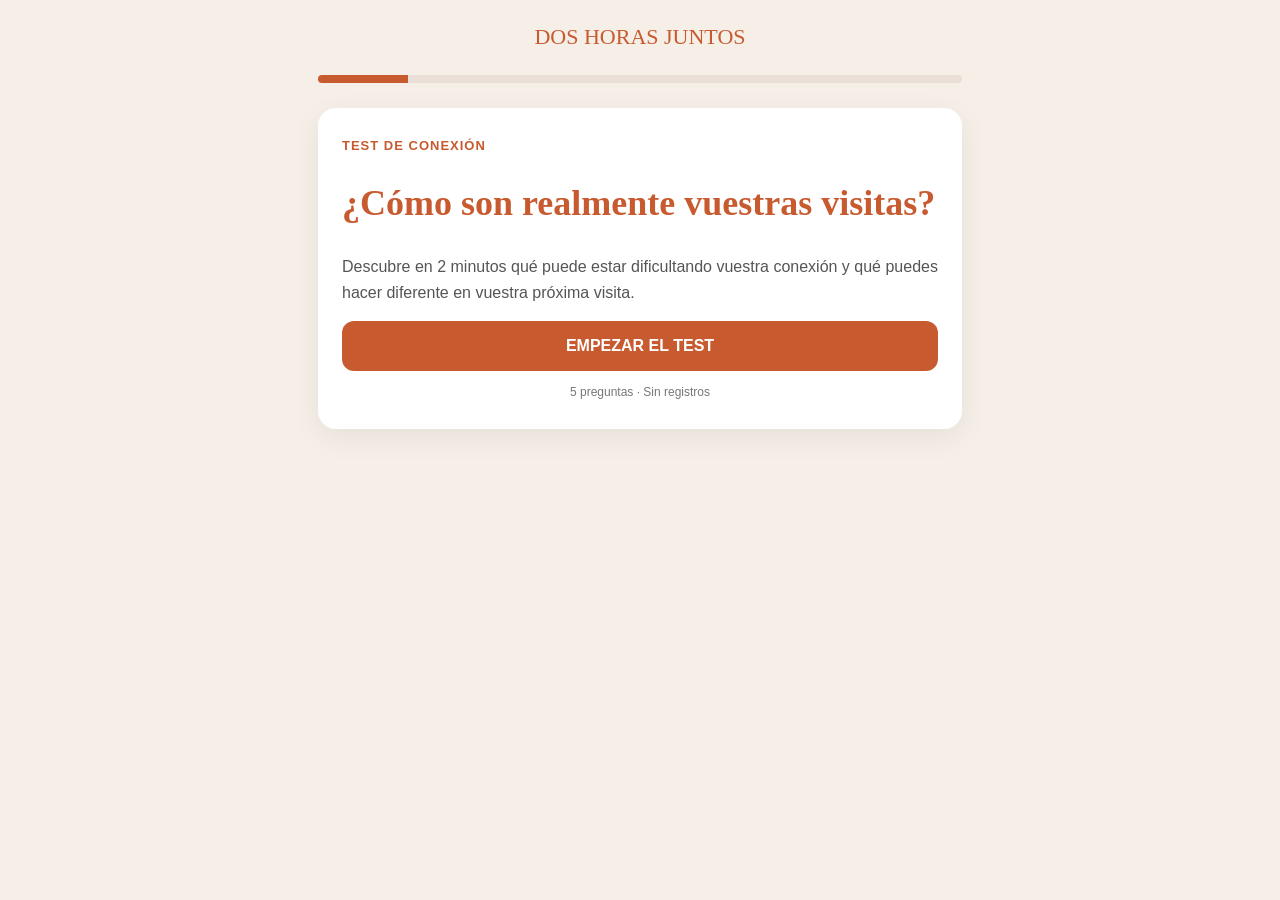
==== quiz/index.html @ 43ed918c "Add Spanish quiz funnel" ====
<!doctype html><html lang="es"><head><meta charset="utf-8"><meta name="viewport" content="width=device-width,initial-scale=1"><title>Test de conexión | Dos Horas Juntos</title><style>*{box-sizing:border-box}body{margin:0;font-family:Arial,sans-serif;background:#f5efe7;color:#2b2b2b}.wrap{max-width:680px;margin:auto;min-height:100vh;padding:24px 18px}.brand{text-align:center;color:#c85a2f;font-family:Georgia,serif;font-size:22px}.progress{height:8px;background:#eadfd7;border-radius:10px;overflow:hidden;margin:25px 0}.bar{height:100%;background:#c85a2f;width:14%;transition:.3s}.card{background:white;border-radius:18px;padding:30px 24px;box-shadow:0 8px 30px #0001}.eyebrow{font-size:13px;text-transform:uppercase;letter-spacing:1px;color:#c85a2f;font-weight:bold}h1,h2{font-family:Georgia,serif;line-height:1.15}h1{font-size:36px;color:#c85a2f}h2{font-size:28px}.sub{line-height:1.6;color:#555}.options{display:grid;gap:12px;margin-top:25px}.opt,.cta{border:1px solid #e2d4ca;background:#fff;padding:16px;border-radius:12px;font-size:16px;text-align:left;cursor:pointer}.opt:hover{border-color:#c85a2f;background:#fff8f4}.cta{background:#c85a2f;color:white;border:0;text-align:center;font-weight:bold;width:100%}.small{text-align:center;font-size:12px;color:#777;margin-top:14px}.spinner{width:48px;height:48px;border:5px solid #eee;border-top-color:#c85a2f;border-radius:50%;animation:s 1s linear infinite;margin:20px auto}@keyframes s{to{transform:rotate(360deg)}}.result{background:#edd5c6;border-radius:12px;padding:18px;margin:20px 0}.plans{display:grid;grid-template-columns:1fr 1fr;gap:12px;margin:22px 0}.plan{border:2px solid #ddd;border-radius:14px;padding:18px}.best{border-color:#c85a2f;background:#fff8f4}.badge{font-size:11px;background:#c85a2f;color:white;padding:5px 8px;border-radius:12px}.price{font-size:32px;font-weight:bold;color:#c85a2f;margin:10px 0}@media(max-width:520px){h1{font-size:30px}.plans{grid-template-columns:1fr}}</style></head><body><main class="wrap"><div class="brand">DOS HORAS JUNTOS</div><div class="progress"><div class="bar" id="bar"></div></div><section class="card" id="app"></section></main><script>const qs=[['¿A quién visitas habitualmente?',['A mi madre','A mi padre','A mi abuelo/a','A mi pareja','A otro familiar']],['¿Con qué frecuencia os veis?',['Varias veces por semana','Una vez por semana','Algunas veces al mes','Con menos frecuencia']],['Cuando estáis juntos, ¿te cuesta saber qué hacer o de qué hablar?',['Sí, mucho','A veces','Casi nunca']],['¿Qué situación te resulta más difícil?',['No sé de qué hablar','Repite las mismas cosas','Parece que no quiere participar','Me cuesta mantener su atención','Termino la visita con sensación de tristeza']],['¿Qué te gustaría sentir al terminar vuestra próxima visita?',['Más conexión','Más tranquilidad','Más alegría','Sentir que hemos aprovechado el tiempo juntos']]];let i=-1,a=[];const app=document.getElementById('app'),bar=document.getElementById('bar');function start(){i=0;render()}function render(){bar.style.width=((i+1)/(qs.length+1)*100)+'%';let q=qs[i];app.innerHTML='<div class="eyebrow">Pregunta '+(i+1)+' de '+qs.length+'</div><h2>'+q[0]+'</h2><div class="options">'+q[1].map((x,n)=>'<button class="opt" onclick="pick('+n+')">'+x+'</button>').join('')+'</div>'}function pick(n){a.push(qs[i][1][n]);i++;i<qs.length?render():load()}function load(){bar.style.width='92%';app.innerHTML='<div style="text-align:center;padding:30px 0"><div class="eyebrow">Preparando tu resultado</div><div class="spinner"></div><h2>Analizando vuestra rutina...</h2><p class="sub">Identificando formas sencillas de aprovechar mejor vuestro tiempo juntos.</p></div>';setTimeout(result,1700)}function result(){bar.style.width='100%';app.innerHTML='<div class="eyebrow">Tu resultado</div><h1>La relación no se ha acabado. Ha cambiado de forma.</h1><div class="result"><strong>No necesitas llenar cada silencio.</strong><p>Pequeñas actividades guiadas pueden ayudarte a crear momentos más naturales y recuperar la sensación de estar realmente juntos.</p></div><h2>Haz que vuestra próxima visita sea diferente</h2><p class="sub">Dos Horas Juntos reúne actividades y recursos imprimibles para que no tengas que improvisar.</p><div class="plans"><div class="plan"><strong>Esencial</strong><div class="price">5 €</div><small>Una forma sencilla de empezar.</small></div><div class="plan best"><span class="badge">MÁS ELEGIDO</span><h3>Completo</h3><div class="price">10 €</div><small>Más recursos para cada visita.</small></div></div><button class="cta" onclick="go()">QUIERO EMPEZAR</button><div class="small">Acceso digital · Úsalo a tu ritmo</div>'}function go(){let p=location.search;location.href='/'+p+'#planes'}app.innerHTML='<div class="eyebrow">Test de conexión</div><h1>¿Cómo son realmente vuestras visitas?</h1><p class="sub">Descubre en 2 minutos qué puede estar dificultando vuestra conexión y qué puedes hacer diferente en vuestra próxima visita.</p><button class="cta" onclick="start()">EMPEZAR EL TEST</button><div class="small">5 preguntas · Sin registros</div>';</script></body></html>
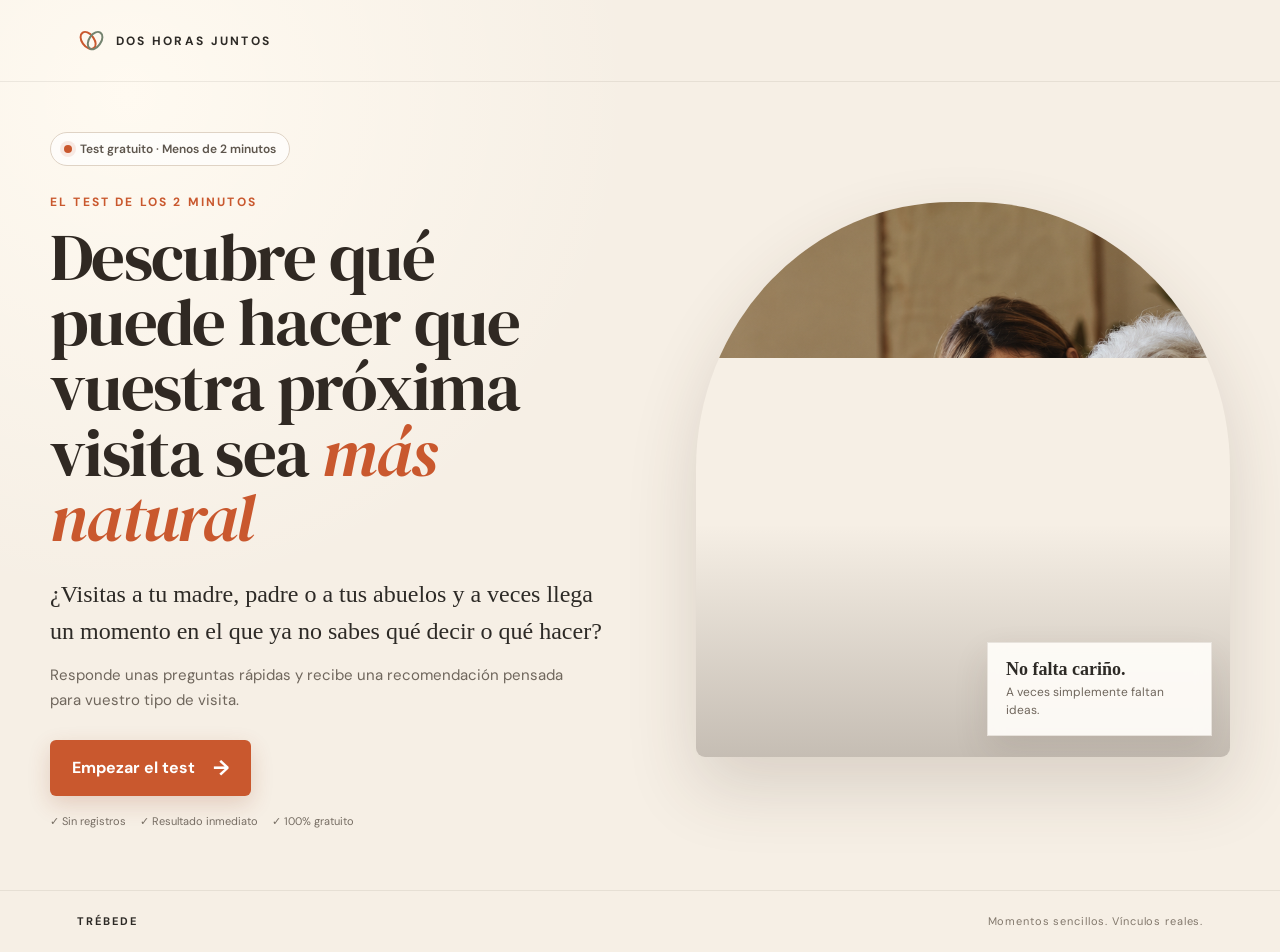
==== commit 229e3e66: "Adiciona quiz Dos Horas Juntos" ====
--- a/quiz/index.html
+++ b/quiz/index.html
@@ -1 +1,22 @@
-<!doctype html><html lang="es"><head><meta charset="utf-8"><meta name="viewport" content="width=device-width,initial-scale=1"><title>Test de conexión | Dos Horas Juntos</title><style>*{box-sizing:border-box}body{margin:0;font-family:Arial,sans-serif;background:#f5efe7;color:#2b2b2b}.wrap{max-width:680px;margin:auto;min-height:100vh;padding:24px 18px}.brand{text-align:center;color:#c85a2f;font-family:Georgia,serif;font-size:22px}.progress{height:8px;background:#eadfd7;border-radius:10px;overflow:hidden;margin:25px 0}.bar{height:100%;background:#c85a2f;width:14%;transition:.3s}.card{background:white;border-radius:18px;padding:30px 24px;box-shadow:0 8px 30px #0001}.eyebrow{font-size:13px;text-transform:uppercase;letter-spacing:1px;color:#c85a2f;font-weight:bold}h1,h2{font-family:Georgia,serif;line-height:1.15}h1{font-size:36px;color:#c85a2f}h2{font-size:28px}.sub{line-height:1.6;color:#555}.options{display:grid;gap:12px;margin-top:25px}.opt,.cta{border:1px solid #e2d4ca;background:#fff;padding:16px;border-radius:12px;font-size:16px;text-align:left;cursor:pointer}.opt:hover{border-color:#c85a2f;background:#fff8f4}.cta{background:#c85a2f;color:white;border:0;text-align:center;font-weight:bold;width:100%}.small{text-align:center;font-size:12px;color:#777;margin-top:14px}.spinner{width:48px;height:48px;border:5px solid #eee;border-top-color:#c85a2f;border-radius:50%;animation:s 1s linear infinite;margin:20px auto}@keyframes s{to{transform:rotate(360deg)}}.result{background:#edd5c6;border-radius:12px;padding:18px;margin:20px 0}.plans{display:grid;grid-template-columns:1fr 1fr;gap:12px;margin:22px 0}.plan{border:2px solid #ddd;border-radius:14px;padding:18px}.best{border-color:#c85a2f;background:#fff8f4}.badge{font-size:11px;background:#c85a2f;color:white;padding:5px 8px;border-radius:12px}.price{font-size:32px;font-weight:bold;color:#c85a2f;margin:10px 0}@media(max-width:520px){h1{font-size:30px}.plans{grid-template-columns:1fr}}</style></head><body><main class="wrap"><div class="brand">DOS HORAS JUNTOS</div><div class="progress"><div class="bar" id="bar"></div></div><section class="card" id="app"></section></main><script>const qs=[['¿A quién visitas habitualmente?',['A mi madre','A mi padre','A mi abuelo/a','A mi pareja','A otro familiar']],['¿Con qué frecuencia os veis?',['Varias veces por semana','Una vez por semana','Algunas veces al mes','Con menos frecuencia']],['Cuando estáis juntos, ¿te cuesta saber qué hacer o de qué hablar?',['Sí, mucho','A veces','Casi nunca']],['¿Qué situación te resulta más difícil?',['No sé de qué hablar','Repite las mismas cosas','Parece que no quiere participar','Me cuesta mantener su atención','Termino la visita con sensación de tristeza']],['¿Qué te gustaría sentir al terminar vuestra próxima visita?',['Más conexión','Más tranquilidad','Más alegría','Sentir que hemos aprovechado el tiempo juntos']]];let i=-1,a=[];const app=document.getElementById('app'),bar=document.getElementById('bar');function start(){i=0;render()}function render(){bar.style.width=((i+1)/(qs.length+1)*100)+'%';let q=qs[i];app.innerHTML='<div class="eyebrow">Pregunta '+(i+1)+' de '+qs.length+'</div><h2>'+q[0]+'</h2><div class="options">'+q[1].map((x,n)=>'<button class="opt" onclick="pick('+n+')">'+x+'</button>').join('')+'</div>'}function pick(n){a.push(qs[i][1][n]);i++;i<qs.length?render():load()}function load(){bar.style.width='92%';app.innerHTML='<div style="text-align:center;padding:30px 0"><div class="eyebrow">Preparando tu resultado</div><div class="spinner"></div><h2>Analizando vuestra rutina...</h2><p class="sub">Identificando formas sencillas de aprovechar mejor vuestro tiempo juntos.</p></div>';setTimeout(result,1700)}function result(){bar.style.width='100%';app.innerHTML='<div class="eyebrow">Tu resultado</div><h1>La relación no se ha acabado. Ha cambiado de forma.</h1><div class="result"><strong>No necesitas llenar cada silencio.</strong><p>Pequeñas actividades guiadas pueden ayudarte a crear momentos más naturales y recuperar la sensación de estar realmente juntos.</p></div><h2>Haz que vuestra próxima visita sea diferente</h2><p class="sub">Dos Horas Juntos reúne actividades y recursos imprimibles para que no tengas que improvisar.</p><div class="plans"><div class="plan"><strong>Esencial</strong><div class="price">5 €</div><small>Una forma sencilla de empezar.</small></div><div class="plan best"><span class="badge">MÁS ELEGIDO</span><h3>Completo</h3><div class="price">10 €</div><small>Más recursos para cada visita.</small></div></div><button class="cta" onclick="go()">QUIERO EMPEZAR</button><div class="small">Acceso digital · Úsalo a tu ritmo</div>'}function go(){let p=location.search;location.href='/'+p+'#planes'}app.innerHTML='<div class="eyebrow">Test de conexión</div><h1>¿Cómo son realmente vuestras visitas?</h1><p class="sub">Descubre en 2 minutos qué puede estar dificultando vuestra conexión y qué puedes hacer diferente en vuestra próxima visita.</p><button class="cta" onclick="start()">EMPEZAR EL TEST</button><div class="small">5 preguntas · Sin registros</div>';</script></body></html>+<!doctype html>
+<html lang="es">
+  <head>
+    <meta charset="UTF-8" />
+    <meta name="viewport" content="width=device-width, initial-scale=1.0" />
+    <meta name="description" content="Descubre en menos de dos minutos qué puede hacer que vuestra próxima visita familiar sea más natural, cercana y agradable." />
+    <meta name="theme-color" content="#f6efe5" />
+    <meta property="og:title" content="¿Por qué algunas visitas se hacen tan largas?" />
+    <meta property="og:description" content="Haz el test gratuito de 2 minutos y descubre qué puede cambiar vuestra próxima visita." />
+    <meta property="og:image" content="https://dos-horas-juntos.vercel.app/quiz/og.png" />
+    <meta property="og:type" content="website" />
+    <title>El Test de los 2 Minutos | Dos Horas Juntos</title>
+    <link rel="preconnect" href="https://fonts.googleapis.com" />
+    <link rel="preconnect" href="https://fonts.gstatic.com" crossorigin />
+    <link href="https://fonts.googleapis.com/css2?family=DM+Sans:wght@400;500;600;700&family=DM+Serif+Display&display=swap" rel="stylesheet" />
+    <link rel="stylesheet" href="./style.css" />
+  </head>
+  <body>
+    <main id="app"></main>
+    <script src="./main.js"></script>
+  </body>
+</html>
--- a/quiz/style.css
+++ b/quiz/style.css
@@ -0,0 +1,167 @@
+:root {
+  color: #2d2a26;
+  background: #f6efe5;
+  font-family: 'DM Sans', sans-serif;
+  font-synthesis: none;
+  text-rendering: optimizeLegibility;
+  --cream: #f6efe5;
+  --paper: #fffdf9;
+  --ink: #2d2a26;
+  --muted: #6f665c;
+  --terracotta: #c9582e;
+  --terracotta-dark: #a84423;
+  --sage: #74836f;
+  --line: #dfd3c5;
+  --gold: #bd8b3d;
+}
+
+* { box-sizing: border-box; }
+html { min-height: 100%; background: var(--cream); }
+body { margin: 0; min-width: 320px; min-height: 100vh; background: radial-gradient(circle at 10% 10%, #fffaf1 0, transparent 35%), var(--cream); }
+button, a { font: inherit; }
+button { color: inherit; }
+.page { min-height: 100vh; display: flex; flex-direction: column; }
+.brand { height: 82px; padding: 0 clamp(22px, 6vw, 92px); display: flex; align-items: center; gap: 12px; font-size: 12px; font-weight: 700; letter-spacing: .19em; border-bottom: 1px solid rgba(74,59,45,.09); }
+.brand-mark { position: relative; width: 27px; height: 27px; display: inline-block; }
+.brand-mark i { position: absolute; width: 14px; height: 21px; border: 2px solid var(--terracotta); border-radius: 50% 50% 47% 53%; transform: rotate(-35deg); left: 4px; top: 3px; }
+.brand-mark i:last-child { transform: rotate(35deg); left: 11px; border-color: var(--sage); }
+footer { min-height: 62px; display: flex; align-items: center; justify-content: space-between; gap: 20px; padding: 18px clamp(22px, 6vw, 92px); border-top: 1px solid rgba(74,59,45,.09); color: #82786c; font-size: 11px; letter-spacing: .08em; }
+footer span:first-child { color: var(--ink); font-weight: 700; letter-spacing: .18em; }
+
+.welcome-grid { width: min(1180px, calc(100% - 44px)); margin: auto; padding: 50px 0 62px; display: grid; grid-template-columns: 1.02fr .98fr; align-items: center; gap: clamp(42px, 7vw, 94px); }
+.welcome-copy { max-width: 620px; }
+.pill { width: fit-content; display: flex; align-items: center; gap: 8px; padding: 8px 13px; background: rgba(255,255,255,.67); border: 1px solid var(--line); border-radius: 999px; color: #5d554c; font-size: 12px; font-weight: 600; }
+.pill span { width: 8px; height: 8px; background: var(--terracotta); border-radius: 50%; box-shadow: 0 0 0 4px rgba(201,88,46,.11); }
+.kicker { color: var(--terracotta); font-size: 12px; font-weight: 700; letter-spacing: .18em; margin: 28px 0 14px; }
+h1, h2 { font-family: 'DM Serif Display', Georgia, serif; font-weight: 400; color: #302923; }
+.welcome-copy h1 { font-size: clamp(44px, 5.2vw, 73px); line-height: .98; letter-spacing: -.025em; margin: 0 0 26px; }
+h1 em, h2 em { font-style: italic; color: var(--terracotta); }
+.lead { font-family: Georgia, serif; font-size: clamp(19px, 2vw, 24px); line-height: 1.52; margin: 0 0 14px; }
+.support { max-width: 540px; color: var(--muted); font-size: 15px; line-height: 1.65; margin: 0 0 27px; }
+.primary { border: 0; border-radius: 6px; background: var(--terracotta); color: #fff; padding: 17px 22px; min-height: 56px; display: inline-flex; justify-content: center; align-items: center; gap: 18px; font-weight: 700; text-decoration: none; cursor: pointer; box-shadow: 0 8px 22px rgba(151,60,28,.19); transition: transform .18s, background .18s, box-shadow .18s; }
+.primary:hover { background: var(--terracotta-dark); transform: translateY(-2px); box-shadow: 0 11px 25px rgba(151,60,28,.24); }
+.primary span { font-size: 21px; line-height: 0; }
+.trust { display: flex; flex-wrap: wrap; gap: 14px; color: #766d63; font-size: 11px; margin-top: 18px; }
+.hero-art { position: relative; min-height: 555px; border-radius: 48% 48% 9px 9px; overflow: hidden; box-shadow: 0 30px 70px rgba(70,51,35,.16); }
+.hero-art img { position: absolute; inset: 0; width: 100%; height: 100%; object-fit: cover; object-position: 62% center; }
+.photo-wash { position: absolute; inset: 0; background: linear-gradient(180deg, transparent 58%, rgba(42,31,22,.24)); pointer-events: none; }
+.art-note { position: absolute; z-index: 3; bottom: 21px; right: 18px; width: 225px; padding: 16px 18px; background: rgba(255,253,249,.92); backdrop-filter: blur(8px); border: 1px solid rgba(83,67,54,.12); box-shadow: 0 15px 35px rgba(67,52,38,.12); }
+.art-note strong, .art-note span { display: block; }
+.art-note strong { font-family: Georgia, serif; font-size: 18px; margin-bottom: 3px; }
+.art-note span { font-size: 12px; color: var(--muted); line-height: 1.5; }
+
+.quiz-shell, .insight-shell, .loading-shell, .result-shell { flex: 1; width: min(900px, calc(100% - 38px)); margin: 0 auto; }
+.progress-wrap { padding-top: 32px; }
+.progress-copy { display: flex; justify-content: space-between; margin-bottom: 8px; color: #71675e; font-size: 11px; text-transform: uppercase; letter-spacing: .13em; }
+.progress-copy strong { color: var(--terracotta); }
+.progress-track { height: 4px; background: #ded2c5; overflow: hidden; }
+.progress-track div { height: 100%; background: var(--terracotta); transition: width .35s ease; }
+.back { border: 0; background: transparent; padding: 18px 0 10px; color: #7c7268; font-size: 13px; cursor: pointer; }
+.back:hover { color: var(--ink); }
+.question-card { width: min(720px, 100%); margin: 16px auto 22px; position: relative; }
+.question-number { font-family: 'DM Serif Display', Georgia, serif; color: rgba(201,88,46,.16); position: absolute; right: 0; top: -15px; font-size: 74px; }
+.question-card .kicker { margin: 0 0 12px; }
+.question-card h2 { max-width: 670px; font-size: clamp(32px, 5vw, 48px); line-height: 1.08; margin: 0 0 30px; letter-spacing: -.015em; position: relative; }
+.answers { display: grid; gap: 10px; }
+.answer { width: 100%; min-height: 68px; display: grid; grid-template-columns: 42px 1fr 30px; align-items: center; gap: 12px; padding: 10px 16px; text-align: left; background: rgba(255,253,249,.86); border: 1px solid #dcd0c3; border-radius: 8px; cursor: pointer; font-size: 15px; transition: border .15s, transform .15s, background .15s; }
+.answer:hover, .answer.selected { border-color: var(--terracotta); background: #fffaf5; transform: translateX(4px); }
+.answer-icon { width: 38px; height: 38px; display: grid; place-items: center; border-radius: 50%; background: #efe5d9; color: var(--terracotta); font-family: Georgia, serif; font-size: 15px; }
+.answer b { justify-self: end; color: var(--terracotta); font-size: 19px; }
+.microcopy { text-align: center; color: #8b8177; font-size: 11px; padding-bottom: 30px; }
+
+.insight-shell { display: flex; flex-direction: column; }
+.insight-card { width: min(760px, 100%); margin: auto; padding: clamp(30px, 6vw, 67px); background: var(--paper); border: 1px solid #dfd2c4; box-shadow: 0 28px 80px rgba(73,53,36,.1); position: relative; overflow: hidden; }
+.insight-mark { position: absolute; right: 35px; top: -25px; font-family: Georgia, serif; font-size: 160px; color: rgba(201,88,46,.1); }
+.insight-card .kicker { margin: 0 0 10px; }
+.insight-card h2 { font-size: clamp(36px, 5vw, 55px); line-height: 1.04; margin: 0 0 18px; max-width: 610px; }
+.insight-card > p:not(.kicker):not(.emphasis) { font-family: Georgia, serif; font-size: 19px; line-height: 1.65; color: #51473f; max-width: 650px; }
+.belief-shift { display: grid; grid-template-columns: 1fr auto 1fr; align-items: center; gap: 18px; margin: 30px 0; }
+.belief-shift > div { padding: 17px; background: #f5ede3; min-height: 96px; }
+.belief-shift > div:last-child { background: #edf0e9; }
+.belief-shift small { display: block; font-size: 9px; font-weight: 700; letter-spacing: .15em; color: var(--terracotta); margin-bottom: 8px; }
+.belief-shift span { font-family: Georgia, serif; line-height: 1.35; }
+.belief-shift b { color: var(--terracotta); }
+.emphasis { font-weight: 700; color: var(--sage); border-left: 3px solid var(--sage); padding-left: 16px; margin: 25px 0; }
+
+.loading-shell { display: flex; flex-direction: column; align-items: center; justify-content: center; text-align: center; padding: 70px 0; }
+.loader-ring { --progress: 0deg; width: 124px; height: 124px; border-radius: 50%; background: conic-gradient(var(--terracotta) var(--progress), #dfd4c7 0); display: grid; place-items: center; position: relative; }
+.loader-ring::after { content: ''; position: absolute; width: 104px; height: 104px; background: var(--cream); border-radius: 50%; }
+.loader-ring span { position: relative; z-index: 1; font-family: 'DM Serif Display', Georgia, serif; font-size: 28px; }
+.loading-shell .kicker { margin-bottom: 9px; }
+.loading-shell h2 { font-size: 43px; margin: 0 0 25px; }
+.analysis-list { list-style: none; padding: 0; margin: 0; width: min(340px, 100%); text-align: left; }
+.analysis-list li { display: flex; justify-content: space-between; padding: 10px 0; border-bottom: 1px solid #ddd1c5; color: #74695f; }
+.analysis-list b { color: var(--sage); }
+
+.result-shell { width: min(1080px, calc(100% - 38px)); padding: 48px 0 70px; }
+.result-hero { max-width: 850px; margin: 0 auto 42px; text-align: center; }
+.result-icon { width: 64px; height: 64px; margin: 0 auto; display: grid; place-items: center; color: #fff; background: var(--terracotta); border-radius: 50%; font-family: Georgia, serif; font-size: 26px; }
+.result-hero.gold .result-icon { background: var(--gold); }
+.result-hero.green .result-icon { background: var(--sage); }
+.result-hero .kicker { margin: 18px 0 10px; }
+.result-hero h1 { font-size: clamp(42px, 6vw, 66px); line-height: 1.02; margin: 0 0 18px; }
+.result-hero > p:last-child { max-width: 730px; margin: 0 auto; color: #62584f; font-family: Georgia, serif; font-size: 19px; line-height: 1.65; }
+.result-grid { display: grid; grid-template-columns: 1.05fr .95fr; gap: clamp(30px, 6vw, 72px); align-items: center; }
+.section-label { color: var(--terracotta); font-size: 11px; font-weight: 700; letter-spacing: .18em; }
+.diagnosis h2 { font-size: clamp(32px, 4vw, 45px); line-height: 1.08; margin: 11px 0 20px; }
+.diagnosis > p:not(.section-label) { color: #62584f; line-height: 1.7; }
+.check-list { list-style: none; padding: 0; margin: 25px 0 0; display: grid; gap: 12px; }
+.check-list li { display: flex; gap: 12px; align-items: flex-start; }
+.check-list span { color: var(--sage); font-weight: 700; }
+.offer-card { background: var(--paper); border: 1px solid #d9cbbb; padding: 31px; box-shadow: 0 25px 70px rgba(73,53,36,.12); position: relative; }
+.recommended { margin: -31px -31px 24px; padding: 10px; text-align: center; background: var(--sage); color: white; font-size: 10px; font-weight: 700; letter-spacing: .12em; }
+.offer-card .small { margin: 0; color: #786e64; font-size: 12px; }
+.offer-card h2 { font-size: 40px; margin: 3px 0 5px; }
+.price { display: flex; align-items: center; gap: 11px; }
+.price del { color: #8e8379; }
+.price strong { font-family: 'DM Serif Display', Georgia, serif; font-size: 48px; color: var(--terracotta); }
+.once { font-size: 11px; color: #81766c; margin: 0 0 20px; }
+.offer-card ul { list-style: none; padding: 18px 0; margin: 0 0 20px; border-top: 1px solid #e4d9ce; border-bottom: 1px solid #e4d9ce; display: grid; gap: 10px; font-size: 13px; }
+.offer-card li b { color: var(--sage); margin-right: 8px; }
+.checkout { width: 100%; text-align: center; font-size: 14px; }
+.secure { text-align: center; color: #786e64; font-size: 10px; margin-top: 12px; }
+.alternative { display: block; color: #6b6259; text-align: center; font-size: 11px; margin-top: 14px; text-decoration: underline; text-underline-offset: 3px; }
+.why { margin: 55px auto 0; max-width: 810px; display: grid; grid-template-columns: 180px 1fr; gap: 25px; align-items: start; padding-top: 25px; border-top: 1px solid #d9cdbf; }
+.why span { color: var(--terracotta); font-size: 10px; font-weight: 700; letter-spacing: .14em; }
+.why p { margin: 0; font-family: Georgia, serif; line-height: 1.65; color: #62584f; }
+
+@media (max-width: 820px) {
+  .welcome-grid { grid-template-columns: 1fr; padding-top: 34px; }
+  .welcome-copy { max-width: 680px; }
+  .hero-art { min-height: 390px; order: -1; }
+  .result-grid { grid-template-columns: 1fr; }
+  .offer-card { width: min(500px, 100%); margin: 0 auto; }
+}
+
+@media (max-width: 560px) {
+  .brand { height: 62px; padding: 0 18px; }
+  .welcome-grid { width: calc(100% - 36px); padding: 34px 0 48px; }
+  .hero-art { min-height: 300px; border-radius: 120px 120px 8px 8px; margin-bottom: 5px; }
+  .art-note { right: 10px; bottom: 10px; width: 205px; padding: 13px; }
+  .welcome-copy h1 { font-size: 44px; }
+  .lead { font-size: 19px; }
+  .primary.start { width: 100%; }
+  .trust { gap: 8px 13px; }
+  .quiz-shell, .insight-shell, .loading-shell, .result-shell { width: calc(100% - 28px); }
+  .progress-wrap { padding-top: 20px; }
+  .question-card { margin-top: 10px; }
+  .question-card h2 { font-size: 34px; margin-bottom: 24px; padding-right: 15px; }
+  .question-number { font-size: 58px; top: -8px; }
+  .answer { min-height: 62px; grid-template-columns: 36px 1fr 20px; padding: 8px 12px; font-size: 14px; }
+  .answer-icon { width: 34px; height: 34px; }
+  .insight-card { padding: 30px 22px; }
+  .belief-shift { grid-template-columns: 1fr; }
+  .belief-shift > b { transform: rotate(90deg); justify-self: center; }
+  .insight-card .primary { width: 100%; }
+  .result-shell { padding-top: 33px; }
+  .result-hero h1 { font-size: 41px; }
+  .result-hero > p:last-child { font-size: 17px; }
+  .offer-card { padding: 24px 20px; }
+  .recommended { margin: -24px -20px 22px; }
+  .why { grid-template-columns: 1fr; gap: 8px; }
+  footer { align-items: flex-start; flex-direction: column; gap: 7px; padding: 18px; }
+}
+
+@media (prefers-reduced-motion: reduce) {
+  *, *::before, *::after { scroll-behavior: auto !important; transition: none !important; }
+}
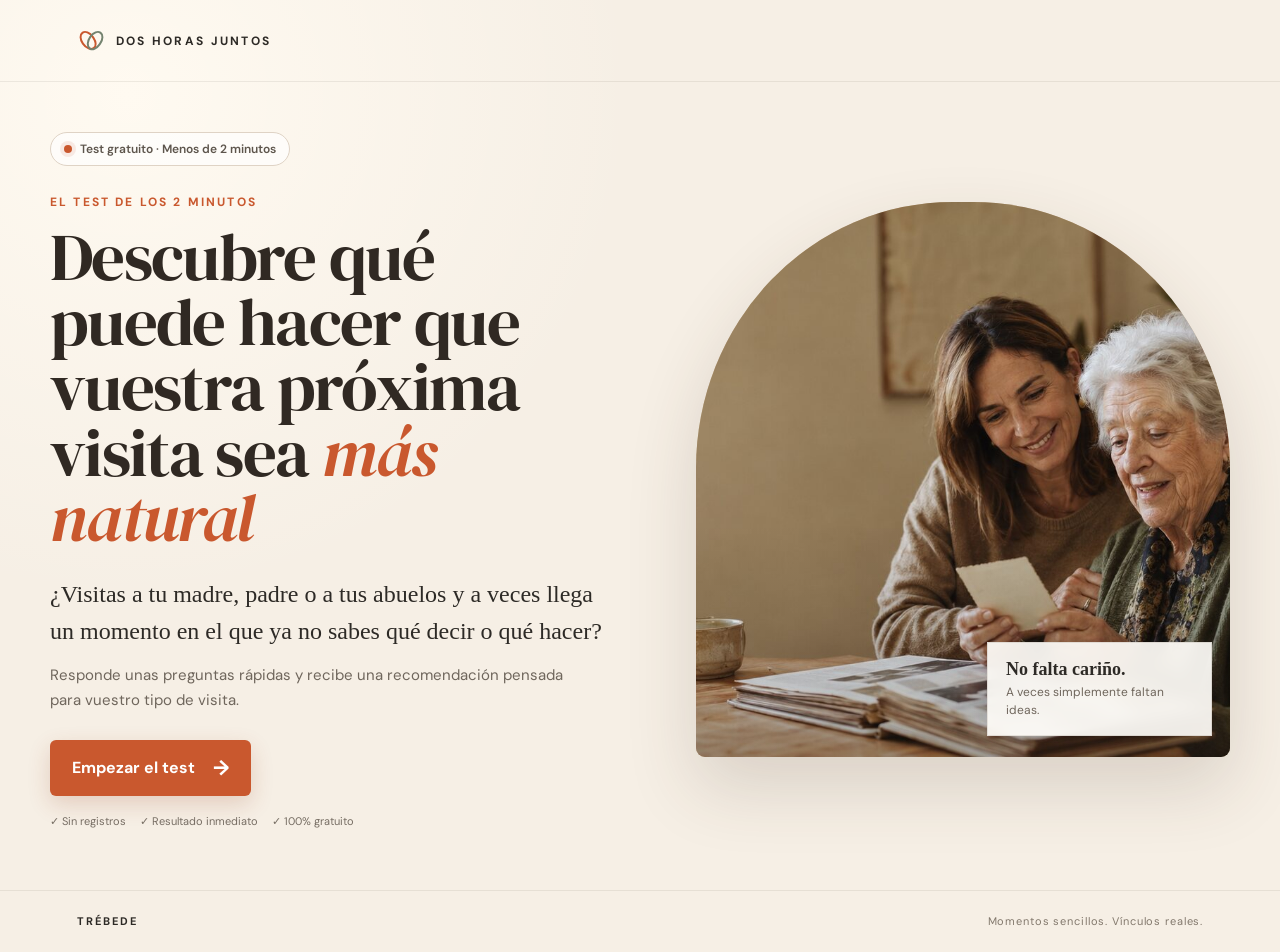
==== commit 52303c7c: "Corrige imagem e compatibilidade mobile do quiz" ====
--- a/quiz/index.html
+++ b/quiz/index.html
@@ -8,6 +8,7 @@
     <meta property="og:title" content="¿Por qué algunas visitas se hacen tan largas?" />
     <meta property="og:description" content="Haz el test gratuito de 2 minutos y descubre qué puede cambiar vuestra próxima visita." />
     <meta property="og:image" content="https://dos-horas-juntos.vercel.app/quiz/og.png" />
+    <link rel="preload" as="image" href="./hero-family.jpg" />
     <meta property="og:type" content="website" />
     <title>El Test de los 2 Minutos | Dos Horas Juntos</title>
     <link rel="preconnect" href="https://fonts.googleapis.com" />
--- a/quiz/style.css
+++ b/quiz/style.css
@@ -20,7 +20,7 @@
 body { margin: 0; min-width: 320px; min-height: 100vh; background: radial-gradient(circle at 10% 10%, #fffaf1 0, transparent 35%), var(--cream); }
 button, a { font: inherit; }
 button { color: inherit; }
-.page { min-height: 100vh; display: flex; flex-direction: column; }
+.page { width: 100%; min-height: 100vh; display: flex; flex-direction: column; overflow-x: hidden; }
 .brand { height: 82px; padding: 0 clamp(22px, 6vw, 92px); display: flex; align-items: center; gap: 12px; font-size: 12px; font-weight: 700; letter-spacing: .19em; border-bottom: 1px solid rgba(74,59,45,.09); }
 .brand-mark { position: relative; width: 27px; height: 27px; display: inline-block; }
 .brand-mark i { position: absolute; width: 14px; height: 21px; border: 2px solid var(--terracotta); border-radius: 50% 50% 47% 53%; transform: rotate(-35deg); left: 4px; top: 3px; }
@@ -42,9 +42,9 @@
 .primary:hover { background: var(--terracotta-dark); transform: translateY(-2px); box-shadow: 0 11px 25px rgba(151,60,28,.24); }
 .primary span { font-size: 21px; line-height: 0; }
 .trust { display: flex; flex-wrap: wrap; gap: 14px; color: #766d63; font-size: 11px; margin-top: 18px; }
-.hero-art { position: relative; min-height: 555px; border-radius: 48% 48% 9px 9px; overflow: hidden; box-shadow: 0 30px 70px rgba(70,51,35,.16); }
-.hero-art img { position: absolute; inset: 0; width: 100%; height: 100%; object-fit: cover; object-position: 62% center; }
-.photo-wash { position: absolute; inset: 0; background: linear-gradient(180deg, transparent 58%, rgba(42,31,22,.24)); pointer-events: none; }
+.hero-art { position: relative; width: 100%; height: 555px; min-height: 555px; isolation: isolate; background: #d7c0a1; border-radius: 48% 48% 9px 9px; overflow: hidden; box-shadow: 0 30px 70px rgba(70,51,35,.16); }
+.hero-art img { position: absolute; z-index: 0; inset: 0; display: block; width: 100%; height: 100%; object-fit: cover; object-position: 62% center; }
+.photo-wash { position: absolute; z-index: 1; inset: 0; background: linear-gradient(180deg, transparent 58%, rgba(42,31,22,.24)); pointer-events: none; }
 .art-note { position: absolute; z-index: 3; bottom: 21px; right: 18px; width: 225px; padding: 16px 18px; background: rgba(255,253,249,.92); backdrop-filter: blur(8px); border: 1px solid rgba(83,67,54,.12); box-shadow: 0 15px 35px rgba(67,52,38,.12); }
 .art-note strong, .art-note span { display: block; }
 .art-note strong { font-family: Georgia, serif; font-size: 18px; margin-bottom: 3px; }
@@ -101,15 +101,22 @@
 .result-hero .kicker { margin: 18px 0 10px; }
 .result-hero h1 { font-size: clamp(42px, 6vw, 66px); line-height: 1.02; margin: 0 0 18px; }
 .result-hero > p:last-child { max-width: 730px; margin: 0 auto; color: #62584f; font-family: Georgia, serif; font-size: 19px; line-height: 1.65; }
-.result-grid { display: grid; grid-template-columns: 1.05fr .95fr; gap: clamp(30px, 6vw, 72px); align-items: center; }
 .section-label { color: var(--terracotta); font-size: 11px; font-weight: 700; letter-spacing: .18em; }
+.diagnosis { max-width: 830px; margin: 0 auto; text-align: center; }
 .diagnosis h2 { font-size: clamp(32px, 4vw, 45px); line-height: 1.08; margin: 11px 0 20px; }
 .diagnosis > p:not(.section-label) { color: #62584f; line-height: 1.7; }
-.check-list { list-style: none; padding: 0; margin: 25px 0 0; display: grid; gap: 12px; }
+.check-list { list-style: none; padding: 0; margin: 25px auto 0; display: inline-grid; gap: 12px; text-align: left; }
 .check-list li { display: flex; gap: 12px; align-items: flex-start; }
 .check-list span { color: var(--sage); font-weight: 700; }
+.offers-section { margin-top: 55px; }
+.offers-heading { max-width: 700px; margin: 0 auto 27px; text-align: center; }
+.offers-heading h2 { font-size: clamp(30px, 4vw, 42px); margin: 7px 0 8px; }
+.offers-heading > p:last-child { color: #6f655c; margin: 0; line-height: 1.55; }
+.plans-grid { display: grid; grid-template-columns: repeat(2, minmax(0, 1fr)); gap: 22px; align-items: stretch; max-width: 920px; margin: 0 auto; }
 .offer-card { background: var(--paper); border: 1px solid #d9cbbb; padding: 31px; box-shadow: 0 25px 70px rgba(73,53,36,.12); position: relative; }
-.recommended { margin: -31px -31px 24px; padding: 10px; text-align: center; background: var(--sage); color: white; font-size: 10px; font-weight: 700; letter-spacing: .12em; }
+.offer-card.is-recommended { border: 2px solid var(--sage); box-shadow: 0 28px 75px rgba(73,53,36,.17); }
+.offer-label { margin: -31px -31px 24px; padding: 10px; text-align: center; background: #ded4c8; color: #62584f; font-size: 10px; font-weight: 700; letter-spacing: .12em; }
+.is-recommended .offer-label { margin: -31px -31px 24px; background: var(--sage); color: white; }
 .offer-card .small { margin: 0; color: #786e64; font-size: 12px; }
 .offer-card h2 { font-size: 40px; margin: 3px 0 5px; }
 .price { display: flex; align-items: center; gap: 11px; }
@@ -120,23 +127,23 @@
 .offer-card li b { color: var(--sage); margin-right: 8px; }
 .checkout { width: 100%; text-align: center; font-size: 14px; }
 .secure { text-align: center; color: #786e64; font-size: 10px; margin-top: 12px; }
-.alternative { display: block; color: #6b6259; text-align: center; font-size: 11px; margin-top: 14px; text-decoration: underline; text-underline-offset: 3px; }
 .why { margin: 55px auto 0; max-width: 810px; display: grid; grid-template-columns: 180px 1fr; gap: 25px; align-items: start; padding-top: 25px; border-top: 1px solid #d9cdbf; }
 .why span { color: var(--terracotta); font-size: 10px; font-weight: 700; letter-spacing: .14em; }
 .why p { margin: 0; font-family: Georgia, serif; line-height: 1.65; color: #62584f; }
 
 @media (max-width: 820px) {
-  .welcome-grid { grid-template-columns: 1fr; padding-top: 34px; }
+  .welcome-grid { grid-template-columns: 1fr; margin: 0 auto; padding-top: 34px; }
   .welcome-copy { max-width: 680px; }
-  .hero-art { min-height: 390px; order: -1; }
-  .result-grid { grid-template-columns: 1fr; }
+  .hero-art { height: 390px; min-height: 390px; order: -1; }
+  .plans-grid { grid-template-columns: 1fr; max-width: 520px; }
   .offer-card { width: min(500px, 100%); margin: 0 auto; }
 }
 
 @media (max-width: 560px) {
   .brand { height: 62px; padding: 0 18px; }
   .welcome-grid { width: calc(100% - 36px); padding: 34px 0 48px; }
-  .hero-art { min-height: 300px; border-radius: 120px 120px 8px 8px; margin-bottom: 5px; }
+  .hero-art { height: 300px; min-height: 300px; border-radius: 120px 120px 8px 8px; margin-bottom: 5px; }
+  .hero-art img { object-position: 68% center; }
   .art-note { right: 10px; bottom: 10px; width: 205px; padding: 13px; }
   .welcome-copy h1 { font-size: 44px; }
   .lead { font-size: 19px; }
@@ -157,7 +164,7 @@
   .result-hero h1 { font-size: 41px; }
   .result-hero > p:last-child { font-size: 17px; }
   .offer-card { padding: 24px 20px; }
-  .recommended { margin: -24px -20px 22px; }
+  .offer-label, .is-recommended .offer-label { margin: -24px -20px 22px; }
   .why { grid-template-columns: 1fr; gap: 8px; }
   footer { align-items: flex-start; flex-direction: column; gap: 7px; padding: 18px; }
 }
